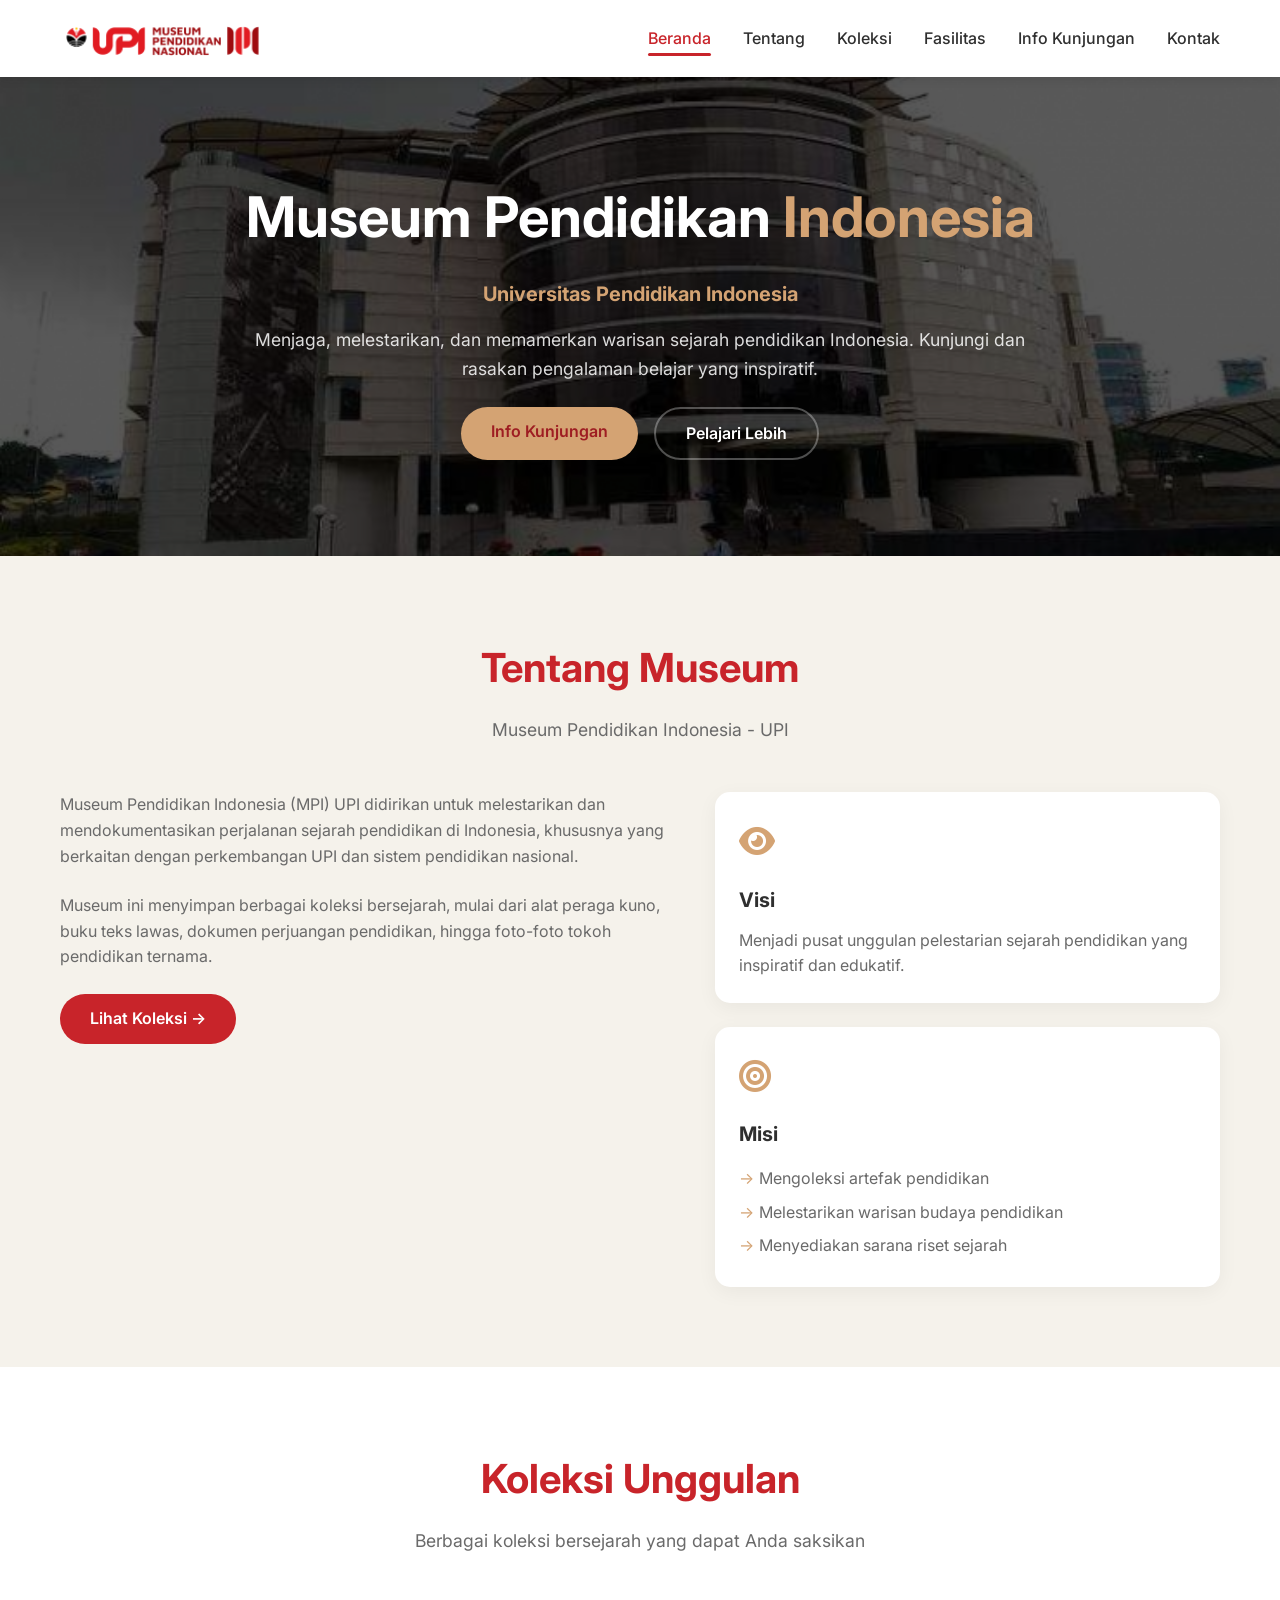
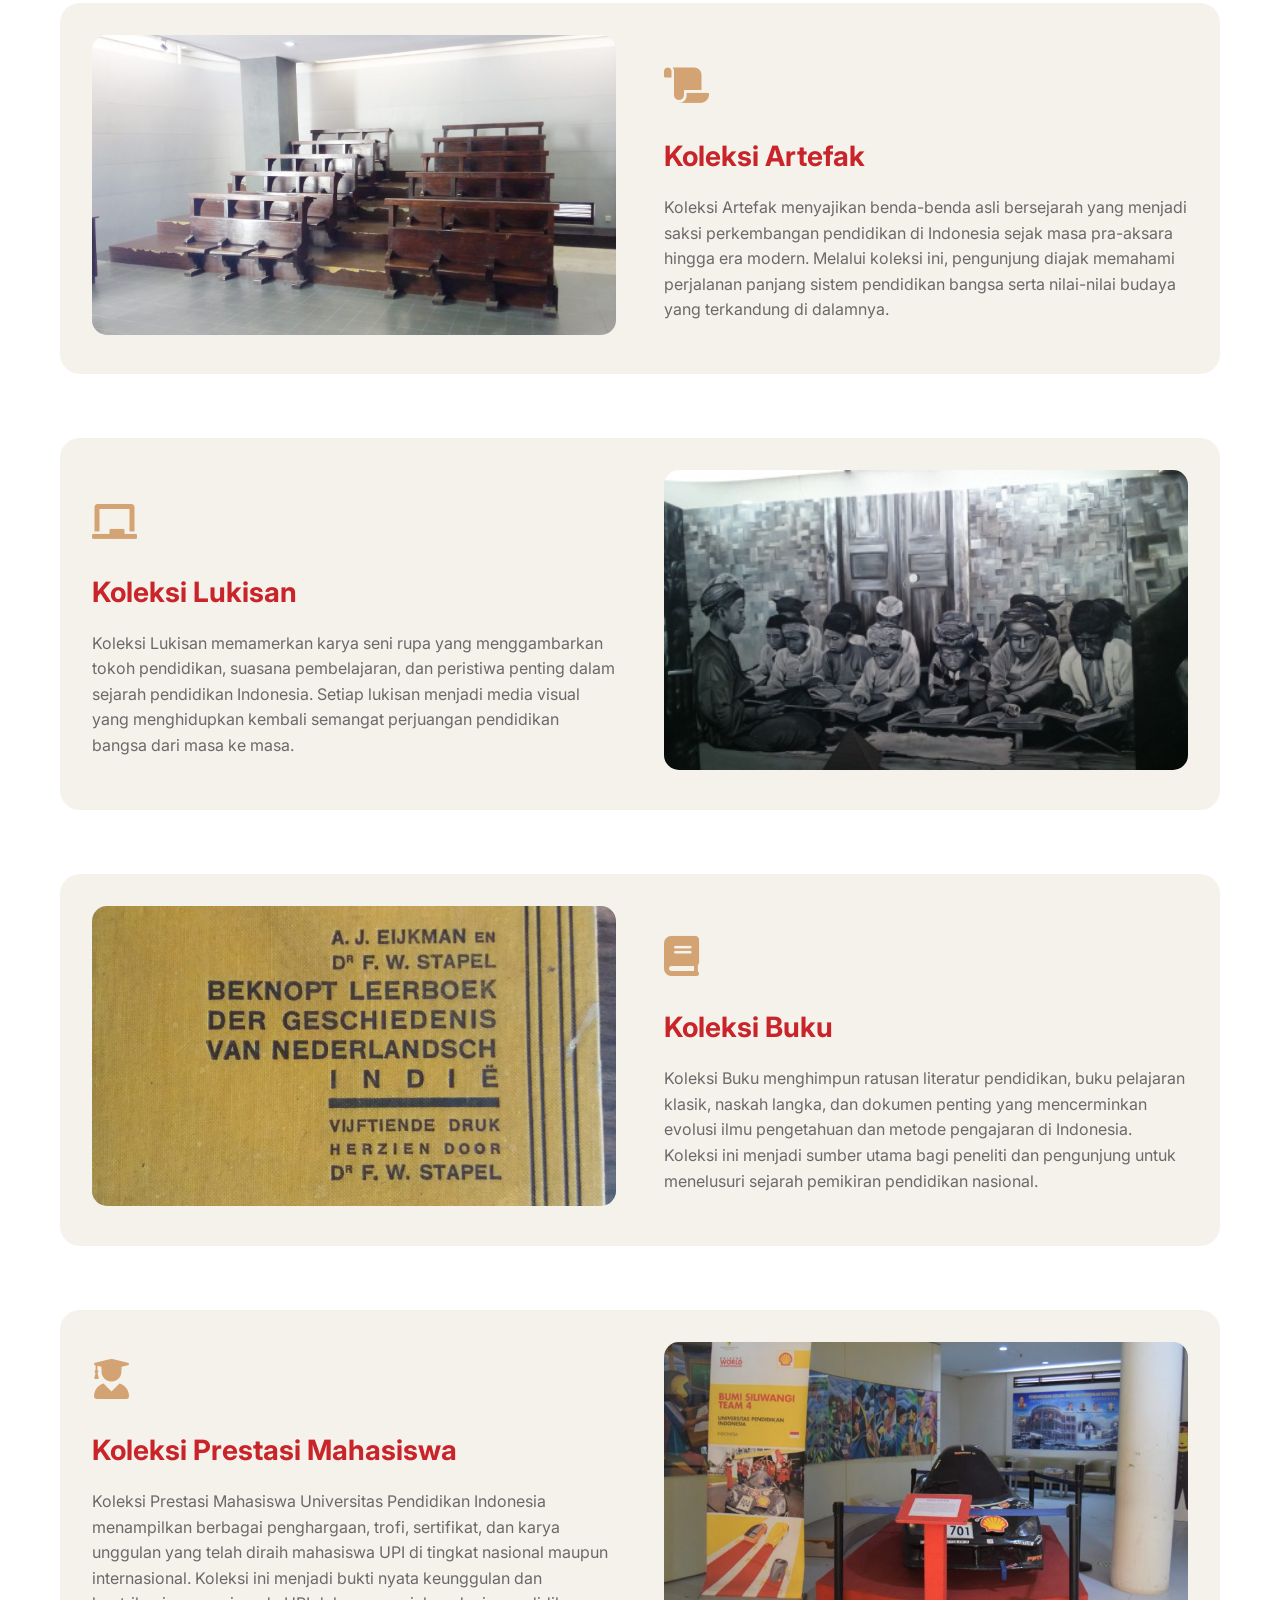
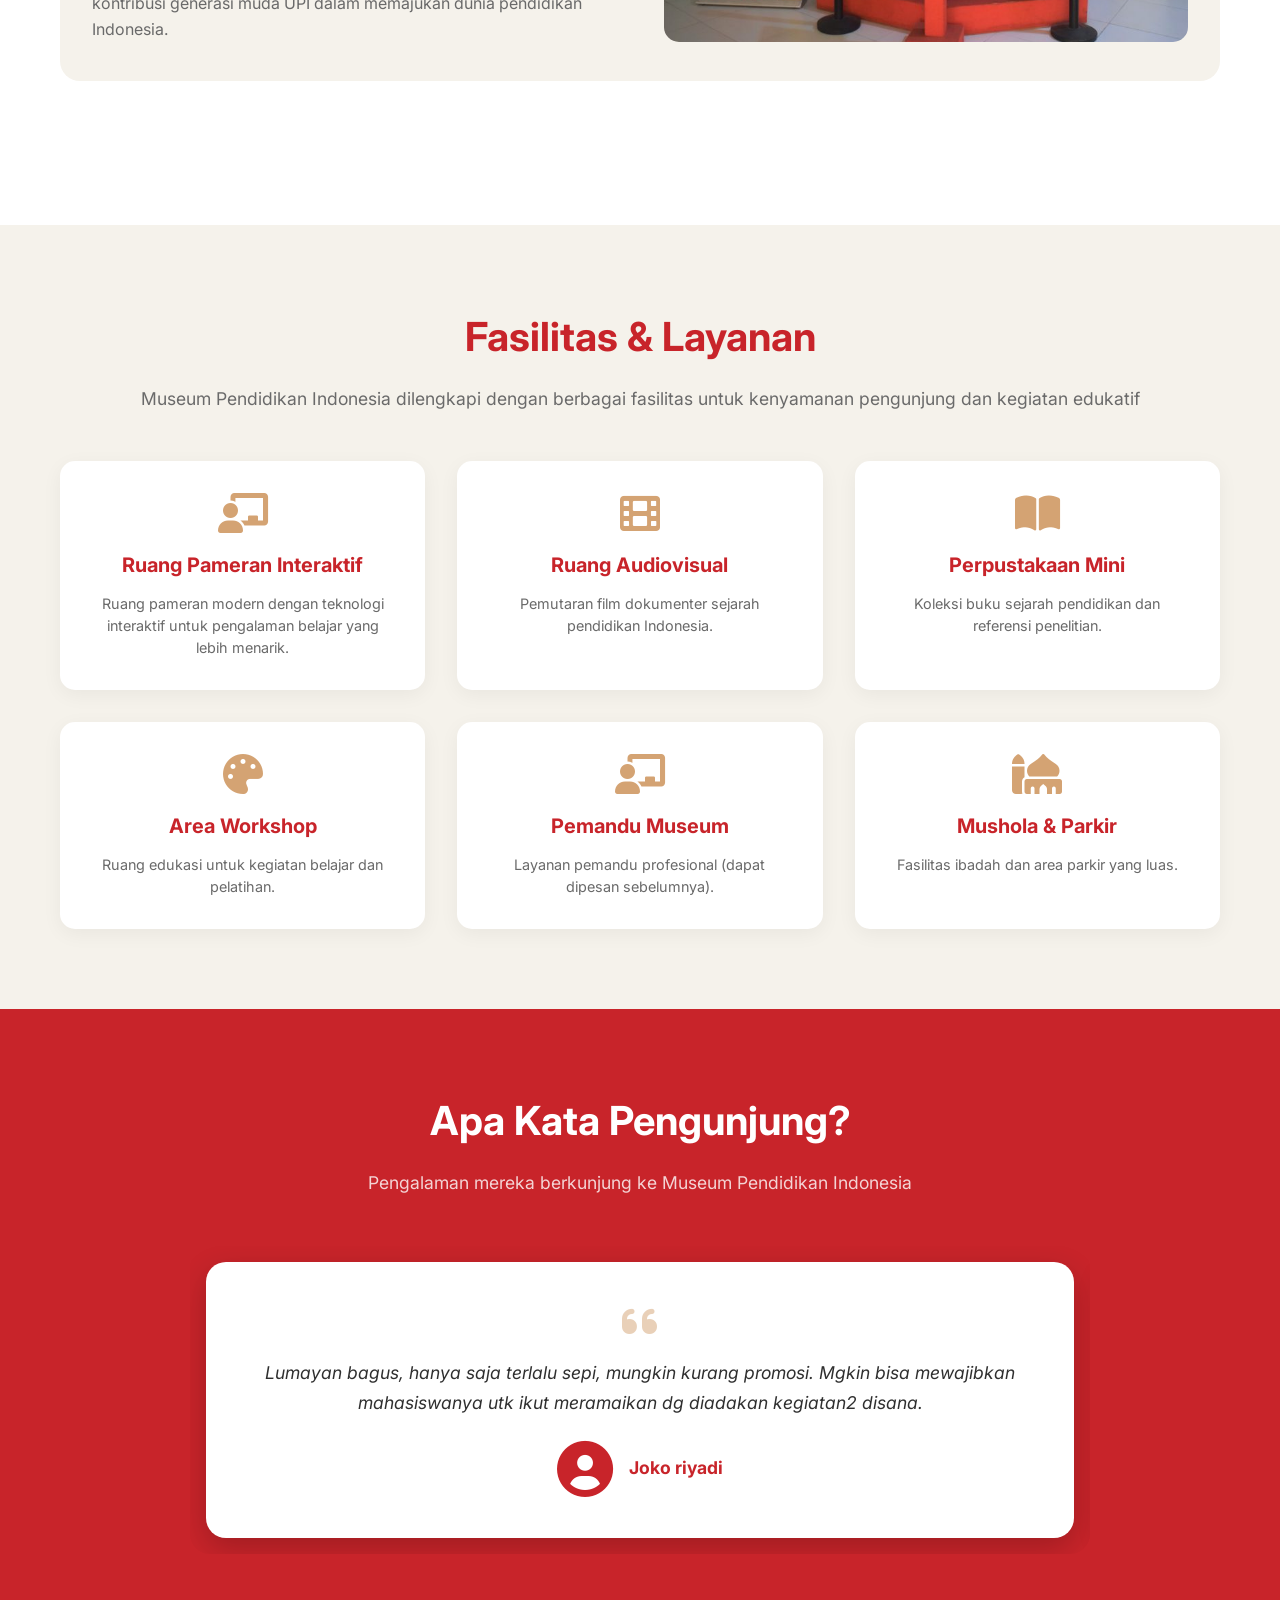
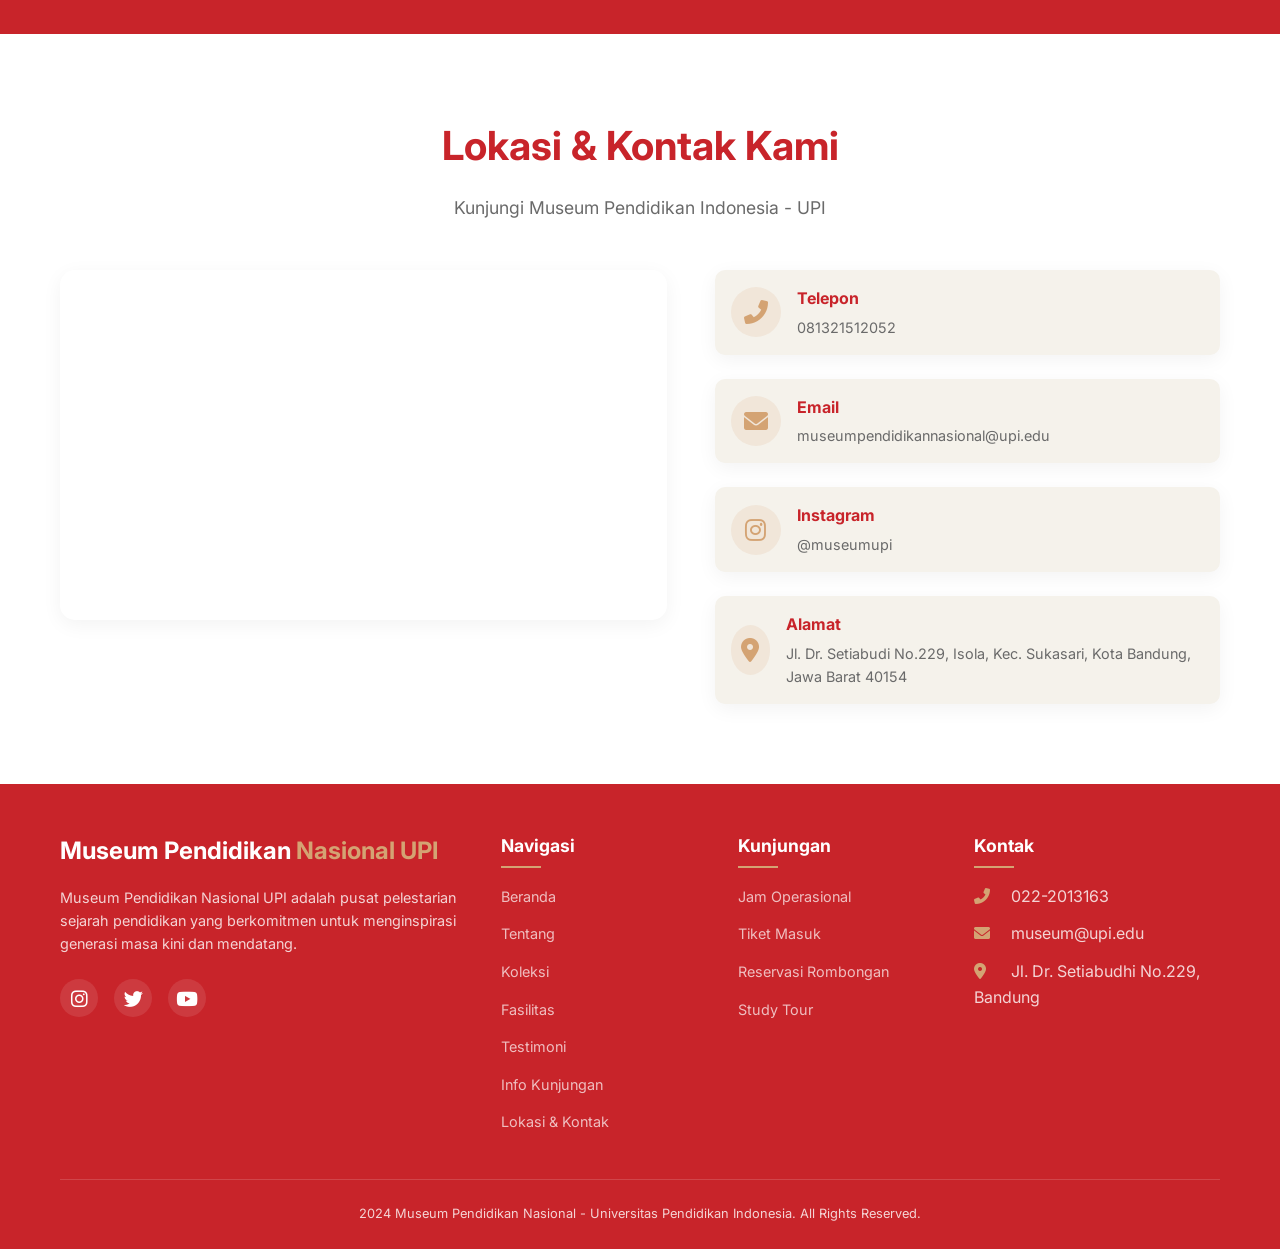
==== index.html @ 2f8d1fc3 "Rename Index.html to index.html" ====
<!DOCTYPE html>
<html lang="id">
<head>
  <meta charset="UTF-8">
  <meta name="viewport" content="width=device-width, initial-scale=1.0">
  <meta name="description" content="Museum Pendidikan Indonesia - UPI">
  <meta name="keywords" content="museum, upi, pendidikan, sejarah, bandung">
  <title>Museum Pendidikan Indonesia - UPI</title>
  
  <!-- Font Awesome Icons (CDN - tetap butuh internet) -->
  <link rel="stylesheet" href="https://cdnjs.cloudflare.com/ajax/libs/font-awesome/6.0.0-beta3/css/all.min.css">
  
  <!-- Google Fonts -->
  <link href="https://fonts.googleapis.com/css2?family=Inter:wght@400;500;600;700;800&display=swap" rel="stylesheet">
  
  <!-- CSS Utama -->
  <link rel="stylesheet" href="style.css">
</head>
<body>

  <!-- ==================== NAVIGASI ==================== -->
  <nav class="navbar">
    <div class="container">
      <a class="logo" href="#home">
      <img src="Images/logo.png" alt="Logo Museum UPI" style="height: 40px; width: auto; margin-right: 10px; vertical-align: middle;">
      </a>
      
      <button class="menu-toggle" id="menuToggle">
        <i class="fas fa-bars"></i>
      </button>
      
      <ul class="nav-menu" id="navMenu">
        <li><a href="#home">Beranda</a></li>
        <li><a href="#tentang">Tentang</a></li>
        <li><a href="#koleksi">Koleksi</a></li>
        <li><a href="#fasilitas">Fasilitas</a></li>
        <li><a href="#info">Info Kunjungan</a></li>
        <li><a href="#kontak">Kontak</a></li>
      </ul>
    </div>
  </nav>

  <!-- ==================== HOME / HERO ==================== -->
 <section id="home" class="hero">
  <img src="Images/gedung.jpg" alt="Gedung Museum Pendidikan Indonesia" class="hero-bg-img">
  <div class="container">
    <div class="hero-content">
      <h1>Museum Pendidikan <span>Indonesia</span></h1>
      <h4>Universitas Pendidikan Indonesia</h4>
      <p>Menjaga, melestarikan, dan memamerkan warisan sejarah pendidikan Indonesia. Kunjungi dan rasakan pengalaman belajar yang inspiratif.</p>
      <div class="hero-buttons">
        <a href="#info" class="btn btn-secondary">Info Kunjungan</a>
        <a href="#tentang" class="btn btn-outline">Pelajari Lebih</a>
      </div>
    </div>
  </div>
</section>

  <!-- ==================== TENTANG MUSEUM ==================== -->
  <section id="tentang" class="section tentang">
    <div class="container">
      <div class="section-header">
        <h2>Tentang Museum</h2>
        <p>Museum Pendidikan Indonesia - UPI</p>
      </div>
      <div class="tentang-grid">
        <div class="tentang-text">
          <p>Museum Pendidikan Indonesia (MPI) UPI didirikan untuk melestarikan dan mendokumentasikan perjalanan sejarah pendidikan di Indonesia, khususnya yang berkaitan dengan perkembangan UPI dan sistem pendidikan nasional.</p>
          <p>Museum ini menyimpan berbagai koleksi bersejarah, mulai dari alat peraga kuno, buku teks lawas, dokumen perjuangan pendidikan, hingga foto-foto tokoh pendidikan ternama.</p>
          <a href="#koleksi" class="btn btn-primary">Lihat Koleksi →</a>
        </div>
        <div class="tentang-cards">
          <div class="card">
            <div class="card-icon"><i class="fas fa-eye"></i></div>
            <h3>Visi</h3>
            <p>Menjadi pusat unggulan pelestarian sejarah pendidikan yang inspiratif dan edukatif.</p>
          </div>
          <div class="card">
            <div class="card-icon"><i class="fas fa-bullseye"></i></div>
            <h3>Misi</h3>
            <ul>
              <li>Mengoleksi artefak pendidikan</li>
              <li>Melestarikan warisan budaya pendidikan</li>
              <li>Menyediakan sarana riset sejarah</li>
            </ul>
          </div>
        </div>
      </div>
    </div>
  </section>

<!-- ==================== KOLEKSI UNGGULAN ==================== -->
<section id="koleksi" class="section koleksi">
  <div class="container">
    <div class="section-header">
      <h2>Koleksi Unggulan</h2>
      <p>Berbagai koleksi bersejarah yang dapat Anda saksikan</p>
    </div>
    
    <!-- Koleksi 1 - Gambar Kiri -->
    <div class="koleksi-row">
      <div class="koleksi-img-left">
        <img src="Images/Artefak.jpg" alt="Dokumen Kuno">
      </div>
      <div class="koleksi-text-right">
        <div class="koleksi-icon"><i class="fas fa-scroll"></i></div>
        <h3>Koleksi Artefak</h3>
        <p>Koleksi Artefak menyajikan benda-benda asli bersejarah yang menjadi saksi perkembangan pendidikan di Indonesia sejak masa pra-aksara hingga era modern. Melalui koleksi ini, pengunjung diajak memahami perjalanan panjang sistem pendidikan bangsa serta nilai-nilai budaya yang terkandung di dalamnya.</p>
      </div>
    </div>

    <!-- Koleksi 2 - Gambar Kanan -->
    <div class="koleksi-row reverse">
      <div class="koleksi-img-left">
        <img src="Images/Lukisan.png" alt="Alat Peraga Antik">
      </div>
      <div class="koleksi-text-right">
        <div class="koleksi-icon"><i class="fas fa-chalkboard"></i></div>
        <h3>Koleksi Lukisan</h3>
        <p>Koleksi Lukisan memamerkan karya seni rupa yang menggambarkan tokoh pendidikan, suasana pembelajaran, dan peristiwa penting dalam sejarah pendidikan Indonesia. Setiap lukisan menjadi media visual yang menghidupkan kembali semangat perjuangan pendidikan bangsa dari masa ke masa.</p>
      </div>
    </div>

    <!-- Koleksi 3 - Gambar Kiri -->
    <div class="koleksi-row">
      <div class="koleksi-img-left">
        <img src="Images/Buku.jpg" alt="Buku Teks Lawas">
      </div>
      <div class="koleksi-text-right">
        <div class="koleksi-icon"><i class="fas fa-book"></i></div>
        <h3>Koleksi Buku</h3>
        <p>Koleksi Buku menghimpun ratusan literatur pendidikan, buku pelajaran klasik, naskah langka, dan dokumen penting yang mencerminkan evolusi ilmu pengetahuan dan metode pengajaran di Indonesia. Koleksi ini menjadi sumber utama bagi peneliti dan pengunjung untuk menelusuri sejarah pemikiran pendidikan nasional.</p>
      </div>
    </div>

    <!-- Koleksi 4 - Gambar Kanan -->
    <div class="koleksi-row reverse">
      <div class="koleksi-img-left">
        <img src="Images/Prestasi Mahasiswa.jpg" alt="Tokoh Pendidikan">
      </div>
      <div class="koleksi-text-right">
        <div class="koleksi-icon"><i class="fas fa-user-graduate"></i></div>
        <h3>Koleksi Prestasi Mahasiswa</h3>
        <p>Koleksi Prestasi Mahasiswa Universitas Pendidikan Indonesia menampilkan berbagai penghargaan, trofi, sertifikat, dan karya unggulan yang telah diraih mahasiswa UPI di tingkat nasional maupun internasional. Koleksi ini menjadi bukti nyata keunggulan dan kontribusi generasi muda UPI dalam memajukan dunia pendidikan Indonesia.</p>
      </div>
    </div>
  </div>
</section>

<!-- ==================== FASILITAS ==================== -->
<section id="fasilitas" class="section fasilitas">
  <div class="container">
    <div class="section-header">
      <h2>Fasilitas & Layanan</h2>
      <p>Museum Pendidikan Indonesia dilengkapi dengan berbagai fasilitas untuk kenyamanan pengunjung dan kegiatan edukatif</p>
    </div>
    <div class="fasilitas-grid">
      <div class="fasilitas-card">
        <i class="fas fa-chalkboard-user"></i>
        <h3>Ruang Pameran Interaktif</h3>
        <p>Ruang pameran modern dengan teknologi interaktif untuk pengalaman belajar yang lebih menarik.</p>
      </div>
      <div class="fasilitas-card">
        <i class="fas fa-film"></i>
        <h3>Ruang Audiovisual</h3>
        <p>Pemutaran film dokumenter sejarah pendidikan Indonesia.</p>
      </div>
      <div class="fasilitas-card">
        <i class="fas fa-book-open"></i>
        <h3>Perpustakaan Mini</h3>
        <p>Koleksi buku sejarah pendidikan dan referensi penelitian.</p>
      </div>
      <div class="fasilitas-card">
        <i class="fas fa-palette"></i>
        <h3>Area Workshop</h3>
        <p>Ruang edukasi untuk kegiatan belajar dan pelatihan.</p>
      </div>
      <div class="fasilitas-card">
        <i class="fas fa-chalkboard-user"></i>
        <h3>Pemandu Museum</h3>
        <p>Layanan pemandu profesional (dapat dipesan sebelumnya).</p>
      </div>
      <div class="fasilitas-card">
        <i class="fas fa-mosque"></i>
        <h3>Mushola & Parkir</h3>
        <p>Fasilitas ibadah dan area parkir yang luas.</p>
      </div>
    </div>
  </div>
</section>

  <!-- ==================== TESTIMONI (APA KATA PENGUNJUNG) ==================== -->
  <section id="testimoni" class="section testimoni">
    <div class="container">
      <div class="section-header">
        <h2>Apa Kata Pengunjung?</h2>
        <p>Pengalaman mereka berkunjung ke Museum Pendidikan Indonesia</p>
      </div>
      <div class="testimoni-slider" id="testimoniSlider">
        <div class="testimoni-track" id="testimoniTrack">
          <div class="testimoni-item">
            <div class="testimoni-content">
              <i class="fas fa-quote-left"></i>
              <p>Lumayan bagus, hanya saja terlalu sepi, mungkin kurang promosi. Mgkin bisa mewajibkan mahasiswanya utk ikut meramaikan dg diadakan kegiatan2 disana.</p>
              <div class="testimoni-author">
                <div class="author-avatar"><i class="fas fa-user-circle"></i></div>
                <div>
                  <h4>Joko riyadi</h4>
                </div>
              </div>
            </div>
          </div>
          <div class="testimoni-item">
            <div class="testimoni-content">
              <i class="fas fa-quote-left"></i>
              <p>Cocok sekali untuk pembelajaran anak, tempat nyaman terawat, kamar mandi juga bersih dan cukup banyak jadi cocok untuk outing class siswa.</p>
              <div class="testimoni-author">
                <div class="author-avatar"><i class="fas fa-user-circle"></i></div>
                <div>
                  <h4>Rinin Anur</h4>
                </div>
              </div>
            </div>
          </div>
          <div class="testimoni-item">
            <div class="testimoni-content">
              <i class="fas fa-quote-left"></i>
              <p>Sukaa.. Bnyak info ttg sejarah pendidikan indonesia. Sayang lantai 4 nya masih perbaikan.</p>
              <div class="testimoni-author">
                <div class="author-avatar"><i class="fas fa-user-circle"></i></div>
                <div>
                  <h4>Dewi Lufi</h4>
                </div>
              </div>
            </div>
          </div>
        </div>
        <button class="slider-btn prev" id="prevBtn"><i class="fas fa-chevron-left"></i></button>
        <button class="slider-btn next" id="nextBtn"><i class="fas fa-chevron-right"></i></button>
      </div>
    </div>
  </section>

  <!-- ==================== LOKASI & KONTAK ==================== -->
  <section id="kontak" class="section kontak">
    <div class="container">
      <div class="section-header">
        <h2>Lokasi & Kontak Kami</h2>
        <p>Kunjungi Museum Pendidikan Indonesia - UPI</p>
      </div>
      <div class="kontak-grid">
        <div class="kontak-map">
          <iframe src="https://www.google.com/maps/embed?pb=!1m18!1m12!1m3!1d990.31416423564!2d107.59295119919733!3d-6.859812399999992!2m3!1f0!2f0!3f0!3m2!1i1024!2i768!4f13.1!3m3!1m2!1s0x2e68e6b9050dd3ab%3A0xb60935faacf5fbdb!2sMuseum%20Pendidikan%20Nasional%20Universitas%20Pendidikan%20Indonesia!5e0!3m2!1sid!2sid!4v1776783237722!5m2!1sid!2sid" width="100%" height="350" style="border:0; border-radius: 15px;" allowfullscreen="" loading="lazy" referrerpolicy="no-referrer-when-downgrade"></iframe>
        </div>
        <div class="kontak-info">
          <div class="kontak-item">
            <i class="fas fa-phone-alt"></i>
            <div>
              <h3>Telepon</h3>
              <p> 081321512052 </p>
            </div>
          </div>
          <div class="kontak-item">
            <i class="fas fa-envelope"></i>
            <div>
              <h3>Email</h3>
              <p> museumpendidikannasional@upi.edu </p>
            </div>
          </div>
          <div class="kontak-item">
            <i class="fab fa-instagram"></i>
            <div>
              <h3>Instagram</h3>
              <p>@museumupi</p>
            </div>
          </div>
          <div class="kontak-item">
            <i class="fas fa-map-marker-alt"></i>
            <div>
              <h3>Alamat</h3>
              <p>Jl. Dr. Setiabudi No.229, Isola, Kec. Sukasari, Kota Bandung, Jawa Barat 40154</p>
            </div>
          </div>
        </div>
      </div>
    </div>
  </section>

    <!-- ==================== FOOTER ==================== -->
  <footer class="footer">
    <div class="container">
      <div class="footer-content">
        <div class="footer-about">
          <h3>Museum Pendidikan<span> Nasional UPI</span></h3>
          <p>Museum Pendidikan Nasional UPI adalah pusat pelestarian sejarah pendidikan yang berkomitmen untuk menginspirasi generasi masa kini dan mendatang.</p>
          <div class="social-links">
            <a href="https://www.instagram.com/museumdiknas/" target="_blank" rel="noopener noreferrer"><i class="fab fa-instagram"></i></a>
            <a href="https://x.com/museumdiknasUPI" target="_blank" rel="noopener noreferrer"><i class="fab fa-twitter"></i></a>
            <a href="https://www.youtube.com/@museumpendidikannasionalupi" target="_blank" rel="noopener noreferrer"><i class="fab fa-youtube"></i></a>
          </div>
        </div>
        
        <div class="footer-links">
          <h4>Navigasi</h4>
          <ul>
            <li><a href="#home">Beranda</a></li>
            <li><a href="#tentang">Tentang</a></li>
            <li><a href="#koleksi">Koleksi</a></li>
            <li><a href="#fasilitas">Fasilitas</a></li>
            <li><a href="#testimoni">Testimoni</a></li>
            <li><a href="#info">Info Kunjungan</a></li>
            <li><a href="#kontak">Lokasi & Kontak</a></li>
          </ul>
        </div>
        
        <div class="footer-links">
          <h4>Kunjungan</h4>
          <ul>
            <li><a href="#info">Jam Operasional</a></li>
            <li><a href="#info">Tiket Masuk</a></li>
            <li><a href="#kontak">Reservasi Rombongan</a></li>
            <li><a href="#kontak">Study Tour</a></li>
          </ul>
        </div>
        
        <div class="footer-links">
          <h4>Kontak</h4>
          <ul>
            <li><i class="fas fa-phone-alt" style="margin-right: 8px;"></i> 022-2013163</li>
            <li><i class="fas fa-envelope" style="margin-right: 8px;"></i> museum@upi.edu</li>
            <li><i class="fas fa-map-marker-alt" style="margin-right: 8px;"></i> Jl. Dr. Setiabudhi No.229, Bandung</li>
          </ul>
        </div>
      </div>
      
      <div class="footer-bottom">
        <p>2024 Museum Pendidikan Nasional - Universitas Pendidikan Indonesia. All Rights Reserved.</p>
      </div>
    </div>
  </footer>

  <!-- JavaScript -->
  <script src="script.js"></script>
</body>
</html>
---- style.css ----
/* ==================== RESET & VARIABLES ==================== */
* {
  margin: 0;
  padding: 0;
  box-sizing: border-box;
}

:root {
  --primary: #C8242A;
  --primary-dark: #9e1d22;
  --secondary: #D4A373;
  --secondary-dark: #c49262;
  --text-dark: #2f2f2f;
  --text-light: #6a6a6a;
  --bg-light: #f5f2eb;
  --bg-white: #ffffff;
  --shadow: 0 5px 20px rgba(0, 0, 0, 0.05);
  --shadow-hover: 0 10px 30px rgba(0, 0, 0, 0.1);
}

html {
  scroll-behavior: smooth;
}

body {
  font-family: 'Inter', sans-serif;
  color: var(--text-light);
  line-height: 1.6;
  background-color: var(--bg-light);
  overflow-x: hidden;
}

.container {
  max-width: 1200px;
  margin: 0 auto;
  padding: 0 20px;
}

/* ==================== TYPOGRAPHY ==================== */
h1, h2, h3, h4 {
  color: var(--text-dark);
  font-weight: 700;
}

h1 {
  font-size: 3.5rem;
  margin-bottom: 1rem;
}

h1 span {
  color: var(--secondary);
}

h2 {
  font-size: 2.5rem;
  margin-bottom: 1rem;
}

h3 {
  font-size: 1.25rem;
  margin-bottom: 0.75rem;
}

.section-header {
  text-align: center;
  margin-bottom: 3rem;
}

.section-header h2 {
  color: var(--primary);
}

.section-header p {
  font-size: 1.1rem;
}

/* ==================== BUTTONS ==================== */
.btn {
  display: inline-block;
  padding: 12px 30px;
  border-radius: 30px;
  font-weight: 600;
  text-decoration: none;
  transition: all 0.3s ease;
  cursor: pointer;
  border: none;
  font-family: inherit;
}

.btn-primary {
  background: var(--primary);
  color: white;
}

.btn-primary:hover {
  background: var(--primary-dark);
}

.btn-secondary {
  background: var(--secondary);
  color: var(--primary-dark);
}

.btn-secondary:hover {
  background: var(--secondary-dark);
  color: white;
}

.btn-outline {
  background: transparent;
  border: 2px solid rgba(255, 255, 255, 0.3);
  color: white;
}

.btn-outline:hover {
  border-color: white;
}

/* ==================== NAVIGATION ==================== */
.navbar {
  background: white;  /* ← DIUBAH jadi putih */
  padding: 1rem 0;
  position: sticky;
  top: 0;
  z-index: 1000;
  box-shadow: 0 2px 10px rgba(0,0,0,0.1);
}

.navbar .container {
  display: flex;
  justify-content: space-between;
  align-items: center;
}

.logo {
  font-size: 1.75rem;
  font-weight: 700;
  color: var(--primary);  /* ← logo jadi merah UPI */
  text-decoration: none;
}

.logo span {
  opacity: 0.4;
  color: var(--primary);
}

.nav-menu {
  display: flex;
  list-style: none;
  gap: 2rem;
}

.nav-menu a {
  color: var(--text-dark);  /* ← teks menu jadi hitam/abu gelap */
  text-decoration: none;
  transition: all 0.3s ease;
  position: relative;
  font-weight: 500;
}

.nav-menu a:hover {
  color: var(--primary);  /* ← hover jadi merah UPI */
}

.nav-menu a.active {
  color: var(--primary);  /* ← aktif jadi merah UPI */
}

.nav-menu a.active::after {
  content: '';
  position: absolute;
  bottom: -8px;
  left: 0;
  width: 100%;
  height: 3px;
  background: var(--primary);
  border-radius: 3px;
}

.menu-toggle {
  display: none;
  background: none;
  border: none;
  color: var(--primary);  /* ← icon burger jadi merah */
  font-size: 1.5rem;
  cursor: pointer;
}
/* ==================== HERO SECTION ==================== */
.hero {
  position: relative;
  padding: 6rem 0;
  color: white;
  overflow: hidden;
}

.hero-bg-img {
  position: absolute;
  top: 0;
  left: 0;
  width: 100%;
  height: 100%;
  object-fit: cover;
  z-index: 0;
}

.hero::before {
  content: '';
  position: absolute;
  top: 0;
  left: 0;
  width: 100%;
  height: 100%;
  background: rgba(0, 0, 0, 0.65);
  z-index: 1;
}

.hero .container {
  position: relative;
  z-index: 2;
  display: flex;
  align-items: center;
  justify-content: center;
  text-align: center;
}

.hero-content {
  max-width: 800px;
  margin: 0 auto;
}

.hero-content h1 {
  color: white;
  font-size: 3.5rem;
  margin-bottom: 1rem;
}

.hero-content h1 span {
  color: var(--secondary);
}

.hero-content h4 {
  color: var(--secondary);
  margin-bottom: 1rem;
  font-size: 1.25rem;
}

.hero-content p {
  color: rgba(255, 255, 255, 0.85);
  margin-bottom: 1.5rem;
  font-size: 1.1rem;
}

.hero-buttons {
  display: flex;
  gap: 1rem;
  justify-content: center;
}

/* Responsive */
@media (max-width: 768px) {
  .hero {
    padding: 4rem 0;
  }
  
  .hero-content h1 {
    font-size: 2.2rem;
  }
  
  .hero-content h4 {
    font-size: 1rem;
  }
  
  .hero-content p {
    font-size: 0.95rem;
  }
  
  .hero-buttons {
    flex-direction: column;
    align-items: center;
    gap: 0.75rem;
  }
}
/* ==================== SECTIONS ==================== */
.section {
  padding: 5rem 0;
}

/* Tentang Section */
.tentang-grid {
  display: flex;
  gap: 3rem;
  align-items: start;
}

.tentang-text {
  flex: 1.2;
}

.tentang-text p {
  margin-bottom: 1.5rem;
  font-size: 1rem;
}

.tentang-cards {
  flex: 1;
  display: flex;
  flex-direction: column;
  gap: 1.5rem;
}

.card {
  background: var(--bg-white);
  padding: 1.5rem;
  border-radius: 15px;
  box-shadow: var(--shadow);
  transition: transform 0.3s ease;
}

.card:hover {
  transform: translateY(-5px);
  box-shadow: var(--shadow-hover);
}

.card-icon {
  font-size: 2rem;
  color: var(--secondary);
  margin-bottom: 1rem;
}

.card ul {
  list-style: none;
  padding-left: 0;
}

.card ul li {
  padding: 0.25rem 0;
  padding-left: 1.25rem;
  position: relative;
}

.card ul li::before {
  content: "→";
  position: absolute;
  left: 0;
  color: var(--secondary);
}

/* ==================== KOLEKSI SECTION ==================== */
.koleksi {
  background: var(--bg-white);
  padding: 5rem 0;
}

.koleksi-row {
  display: flex;
  align-items: center;
  gap: 3rem;
  margin-bottom: 4rem;
  background: var(--bg-light);
  border-radius: 20px;
  padding: 2rem;
  transition: transform 0.3s ease, box-shadow 0.3s ease;
}

.koleksi-row:hover {
  transform: translateY(-5px);
  box-shadow: var(--shadow-hover);
}

.koleksi-row.reverse {
  flex-direction: row-reverse;
}

.koleksi-img-left {
  flex: 1;
}

.koleksi-img-left img {
  width: 100%;
  height: 300px;
  object-fit: cover;
  border-radius: 15px;
}

.koleksi-text-right {
  flex: 1;
}

.koleksi-text-right .koleksi-icon {
  font-size: 2.5rem;
  color: var(--secondary);
  margin-bottom: 1rem;
}

.koleksi-text-right h3 {
  font-size: 1.75rem;
  color: var(--primary);
  margin-bottom: 1rem;
}

.koleksi-text-right p {
  font-size: 1rem;
  line-height: 1.6;
  color: var(--text-light);
}

@media (max-width: 768px) {
  .koleksi-row {
    flex-direction: column;
    text-align: center;
    padding: 1.5rem;
  }
  
  .koleksi-row.reverse {
    flex-direction: column;
  }
  
  .koleksi-img-left img {
    height: 200px;
  }
  
  .koleksi-text-right h3 {
    font-size: 1.5rem;
  }
}

/* ==================== FASILITAS SECTION ==================== */
.fasilitas {
  background: var(--bg-light);
  padding: 5rem 0;
}

.fasilitas-grid {
  display: grid;
  grid-template-columns: repeat(3, 1fr);
  gap: 2rem;
}

.fasilitas-card {
  background: var(--bg-white);
  padding: 2rem;
  border-radius: 15px;
  text-align: center;
  transition: all 0.3s ease;
  box-shadow: var(--shadow);
}

.fasilitas-card:hover {
  transform: translateY(-5px);
  box-shadow: var(--shadow-hover);
}

.fasilitas-card i {
  font-size: 2.5rem;
  color: var(--secondary);
  margin-bottom: 1rem;
}

.fasilitas-card h3 {
  font-size: 1.25rem;
  color: var(--primary);
  margin-bottom: 0.75rem;
}

.fasilitas-card p {
  font-size: 0.9rem;
  color: var(--text-light);
  line-height: 1.5;
}

@media (max-width: 992px) {
  .fasilitas-grid {
    grid-template-columns: repeat(2, 1fr);
  }
}

@media (max-width: 768px) {
  .fasilitas-grid {
    grid-template-columns: 1fr;
  }
}
/* ==================== TESTIMONI SECTION ==================== */
.testimoni {
  background: var(--primary);
  padding: 5rem 0;
}

.testimoni .section-header h2 {
  color: white;
}

.testimoni .section-header p {
  color: rgba(255, 255, 255, 0.8);
  margin-top: 0.5rem;
}

.testimoni-slider {
  position: relative;
  max-width: 900px;
  margin: 0 auto;
  overflow: hidden;
  border-radius: 20px;
}

.testimoni-track {
  display: flex;
  transition: transform 0.5s ease;
}

.testimoni-item {
  flex: 0 0 100%;
  padding: 1rem;
}

.testimoni-content {
  background: white;
  border-radius: 20px;
  padding: 2.5rem;
  text-align: center;
  box-shadow: 0 10px 30px rgba(0, 0, 0, 0.2);
}

.testimoni-content i.fa-quote-left {
  font-size: 2.5rem;
  color: var(--secondary);
  opacity: 0.5;
  margin-bottom: 1rem;
}

.testimoni-content p {
  font-size: 1.1rem;
  font-style: italic;
  margin-bottom: 1.5rem;
  color: var(--text-dark);
  line-height: 1.7;
}

.testimoni-author {
  display: flex;
  align-items: center;
  justify-content: center;
  gap: 1rem;
  margin-top: 1rem;
}

.author-avatar i {
  font-size: 3.5rem;
  color: var(--primary);
}

.testimoni-author h4 {
  font-size: 1.1rem;
  color: var(--primary);
  margin-bottom: 0.25rem;
}

.testimoni-author span {
  font-size: 0.85rem;
  color: var(--text-light);
}

.slider-btn {
  position: absolute;
  top: 50%;
  transform: translateY(-50%);
  background: var(--secondary);
  border: none;
  width: 45px;
  height: 45px;
  border-radius: 50%;
  cursor: pointer;
  color: var(--primary-dark);
  font-size: 1.2rem;
  transition: all 0.3s ease;
  z-index: 10;
  display: flex;
  align-items: center;
  justify-content: center;
}

.slider-btn:hover {
  background: white;
  color: var(--primary);
}

.prev {
  left: -60px;
}

.next {
  right: -60px;
}

/* Responsive */
@media (max-width: 992px) {
  .prev {
    left: -20px;
  }
  .next {
    right: -20px;
  }
  .slider-btn {
    width: 35px;
    height: 35px;
    font-size: 0.9rem;
  }
}

@media (max-width: 768px) {
  .testimoni-content {
    padding: 1.5rem;
  }
  
  .testimoni-content p {
    font-size: 0.95rem;
  }
  
  .slider-btn {
    display: none;
  }
  
  .testimoni-slider {
    max-width: 100%;
  }
}

/* ==================== KONTAK SECTION ==================== */
.kontak {
  background: var(--bg-white);
  padding: 5rem 0;
}

.kontak-grid {
  display: flex;
  gap: 3rem;
  align-items: stretch;
}

.kontak-map {
  flex: 1.2;
}

.kontak-map iframe {
  width: 100%;
  height: 350px;
  border-radius: 15px;
  box-shadow: var(--shadow);
}

.kontak-info {
  flex: 1;
  display: flex;
  flex-direction: column;
  gap: 1.5rem;
}

.kontak-item {
  display: flex;
  align-items: center;
  gap: 1rem;
  padding: 1rem;
  background: var(--bg-light);
  border-radius: 10px;
  box-shadow: var(--shadow);
  transition: transform 0.3s ease;
}

.kontak-item:hover {
  transform: translateX(5px);
}

.kontak-item i {
  font-size: 1.5rem;
  color: var(--secondary);
  width: 50px;
  height: 50px;
  display: flex;
  align-items: center;
  justify-content: center;
  background: rgba(212, 163, 115, 0.15);
  border-radius: 50%;
}

.kontak-item h3 {
  margin-bottom: 0.25rem;
  font-size: 1rem;
  color: var(--primary);
}

.kontak-item p {
  color: var(--text-light);
  margin: 0;
  font-size: 0.9rem;
}

@media (max-width: 768px) {
  .kontak-grid {
    flex-direction: column;
  }
  
  .kontak-map iframe {
    height: 250px;
  }
}

/* ==================== FOOTER ==================== */
.footer {
  background: var(--primary);
  color: rgba(255, 255, 255, 0.8);
  padding: 3rem 0 1.5rem;
}

.footer-content {
  display: grid;
  grid-template-columns: 2fr 1fr 1fr 1.2fr;
  gap: 2rem;
  margin-bottom: 2rem;
}

.footer-about h3 {
  color: white;
  font-size: 1.5rem;
  margin-bottom: 1rem;
}

.footer-about h3 span {
  color: var(--secondary);
}

.footer-about p {
  margin-bottom: 1.5rem;
  font-size: 0.9rem;
  line-height: 1.6;
}

.social-links {
  display: flex;
  gap: 1rem;
}

.social-links a {
  width: 38px;
  height: 38px;
  background: rgba(255, 255, 255, 0.1);
  display: flex;
  align-items: center;
  justify-content: center;
  border-radius: 50%;
  color: white;
  text-decoration: none;
  transition: all 0.3s ease;
  font-size: 1.2rem;
}

.social-links a:hover {
  background: var(--secondary);
  color: var(--primary);
  transform: translateY(-3px);
}

.footer-links h4 {
  color: white;
  font-size: 1.1rem;
  margin-bottom: 1rem;
  position: relative;
  padding-bottom: 0.5rem;
}

.footer-links h4::after {
  content: '';
  position: absolute;
  bottom: 0;
  left: 0;
  width: 40px;
  height: 2px;
  background: var(--secondary);
}

.footer-links ul {
  list-style: none;
}

.footer-links li {
  margin-bottom: 0.75rem;
}

.footer-links a {
  color: rgba(255, 255, 255, 0.7);
  text-decoration: none;
  font-size: 0.9rem;
  transition: all 0.3s ease;
}

.footer-links a:hover {
  color: var(--secondary);
  padding-left: 5px;
}

.footer-links li i {
  color: var(--secondary);
  width: 25px;
}

.footer-bottom {
  text-align: center;
  padding-top: 1.5rem;
  border-top: 1px solid rgba(255, 255, 255, 0.15);
  font-size: 0.8rem;
}

@media (max-width: 992px) {
  .footer-content {
    grid-template-columns: 1fr 1fr;
    gap: 2rem;
  }
}

@media (max-width: 768px) {
  .footer-content {
    grid-template-columns: 1fr;
    text-align: center;
  }
  
  .footer-links h4::after {
    left: 50%;
    transform: translateX(-50%);
  }
  
  .social-links {
    justify-content: center;
  }
  
  .footer-links li i {
    width: auto;
    margin-right: 8px;
  }
}

/* ==================== RESPONSIVE ==================== */
@media (max-width: 992px) {
  h1 { font-size: 2.5rem; }
  h2 { font-size: 2rem; }
  
  .koleksi-grid {
    grid-template-columns: repeat(2, 1fr);
  }
  
  .info-grid {
    grid-template-columns: repeat(2, 1fr);
  }
  
  .footer-content {
    grid-template-columns: 1fr 1fr;
  }
}

@media (max-width: 768px) {
  .menu-toggle {
    display: block;
  }
  
  .nav-menu {
    display: none;
    position: absolute;
    top: 100%;
    left: 0;
    right: 0;
    background: var(--primary);
    flex-direction: column;
    padding: 1rem 0;
    gap: 0;
  }
  
  .nav-menu.active {
    display: flex;
  }
  
  .nav-menu li a {
    display: block;
    padding: 0.75rem 2rem;
  }
  
  .hero .container {
    flex-direction: column;
    text-align: center;
  }
  
  .hero-buttons {
    justify-content: center;
  }
  
  .tentang-grid {
    flex-direction: column;
  }
  
  .fasilitas-grid {
    flex-direction: column;
  }
  
  .kontak-grid {
    flex-direction: column;
  }
  
  .koleksi-grid {
    grid-template-columns: 1fr;
  }
  
  .info-grid {
    grid-template-columns: 1fr;
  }
  
  .slider-btn {
    display: none;
  }
  
  .footer-content {
    grid-template-columns: 1fr;
    text-align: center;
  }
  
  .social-links {
    justify-content: center;
  }
}
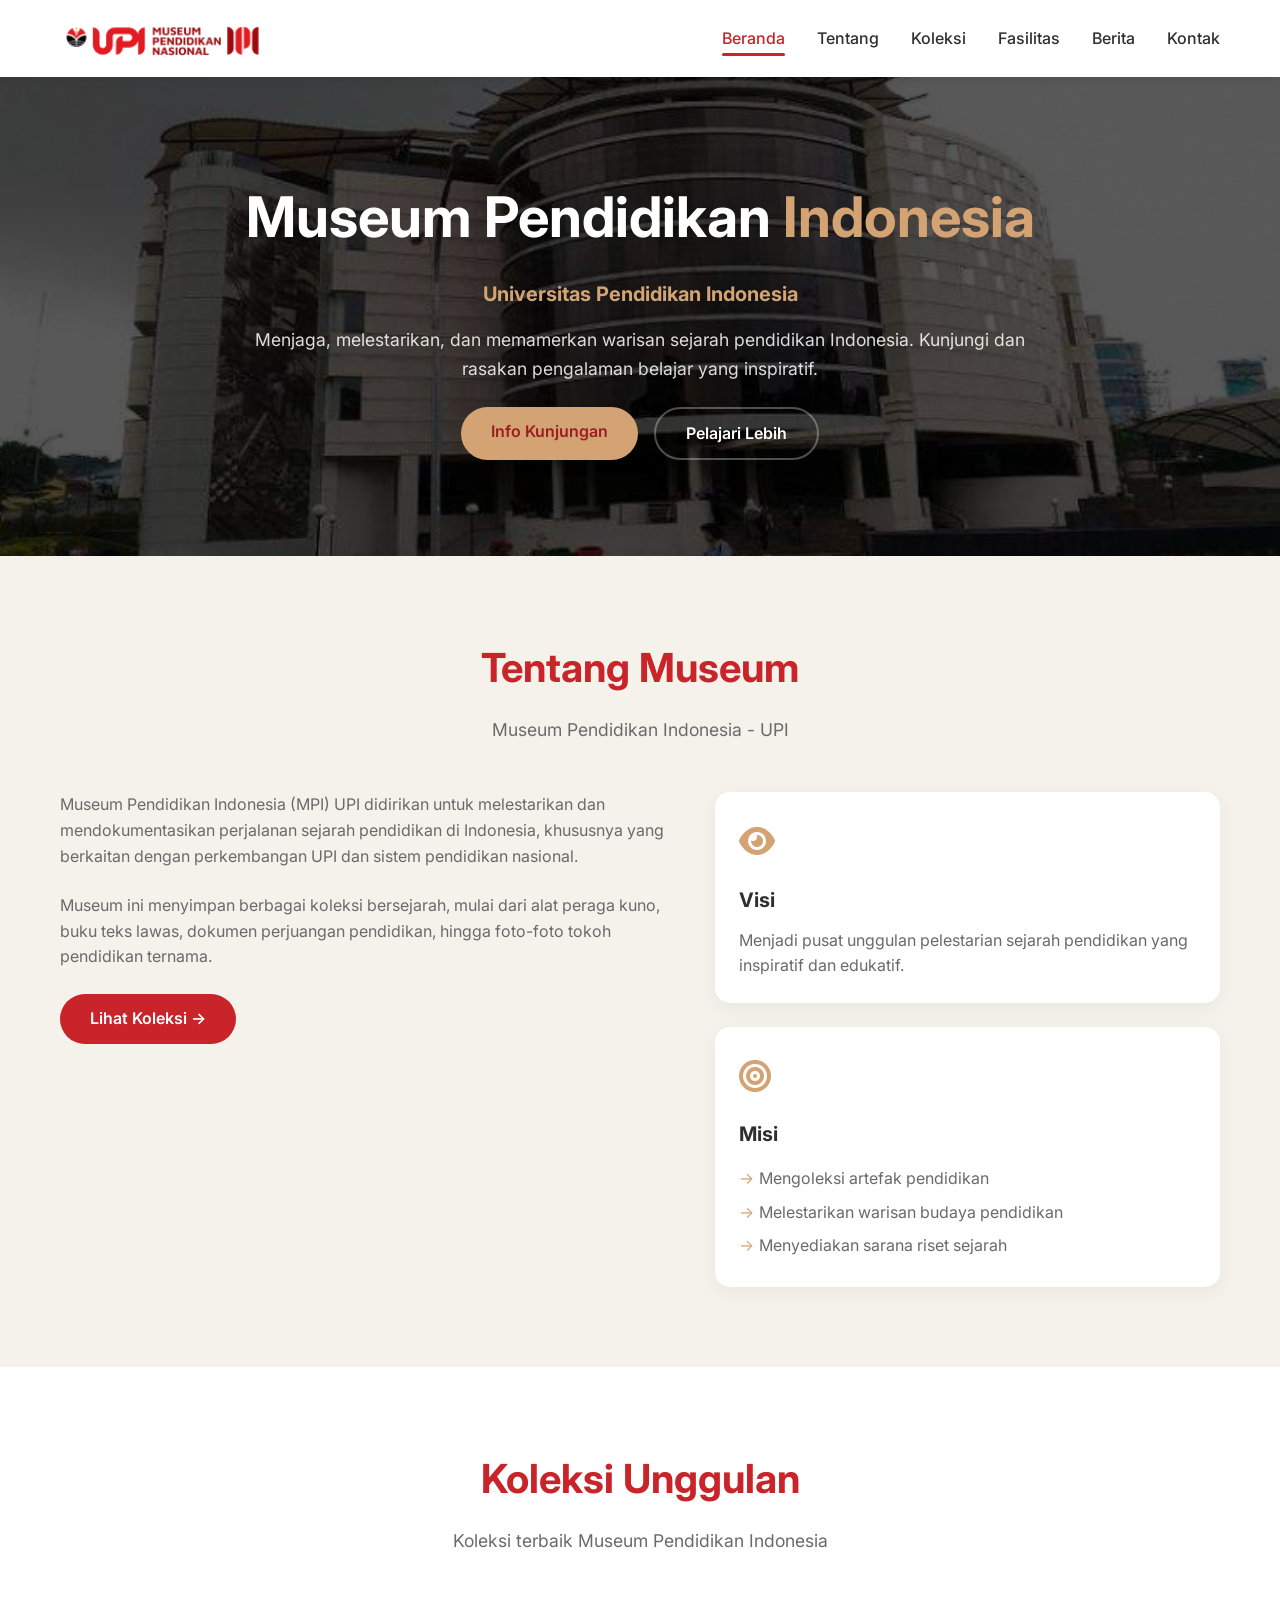
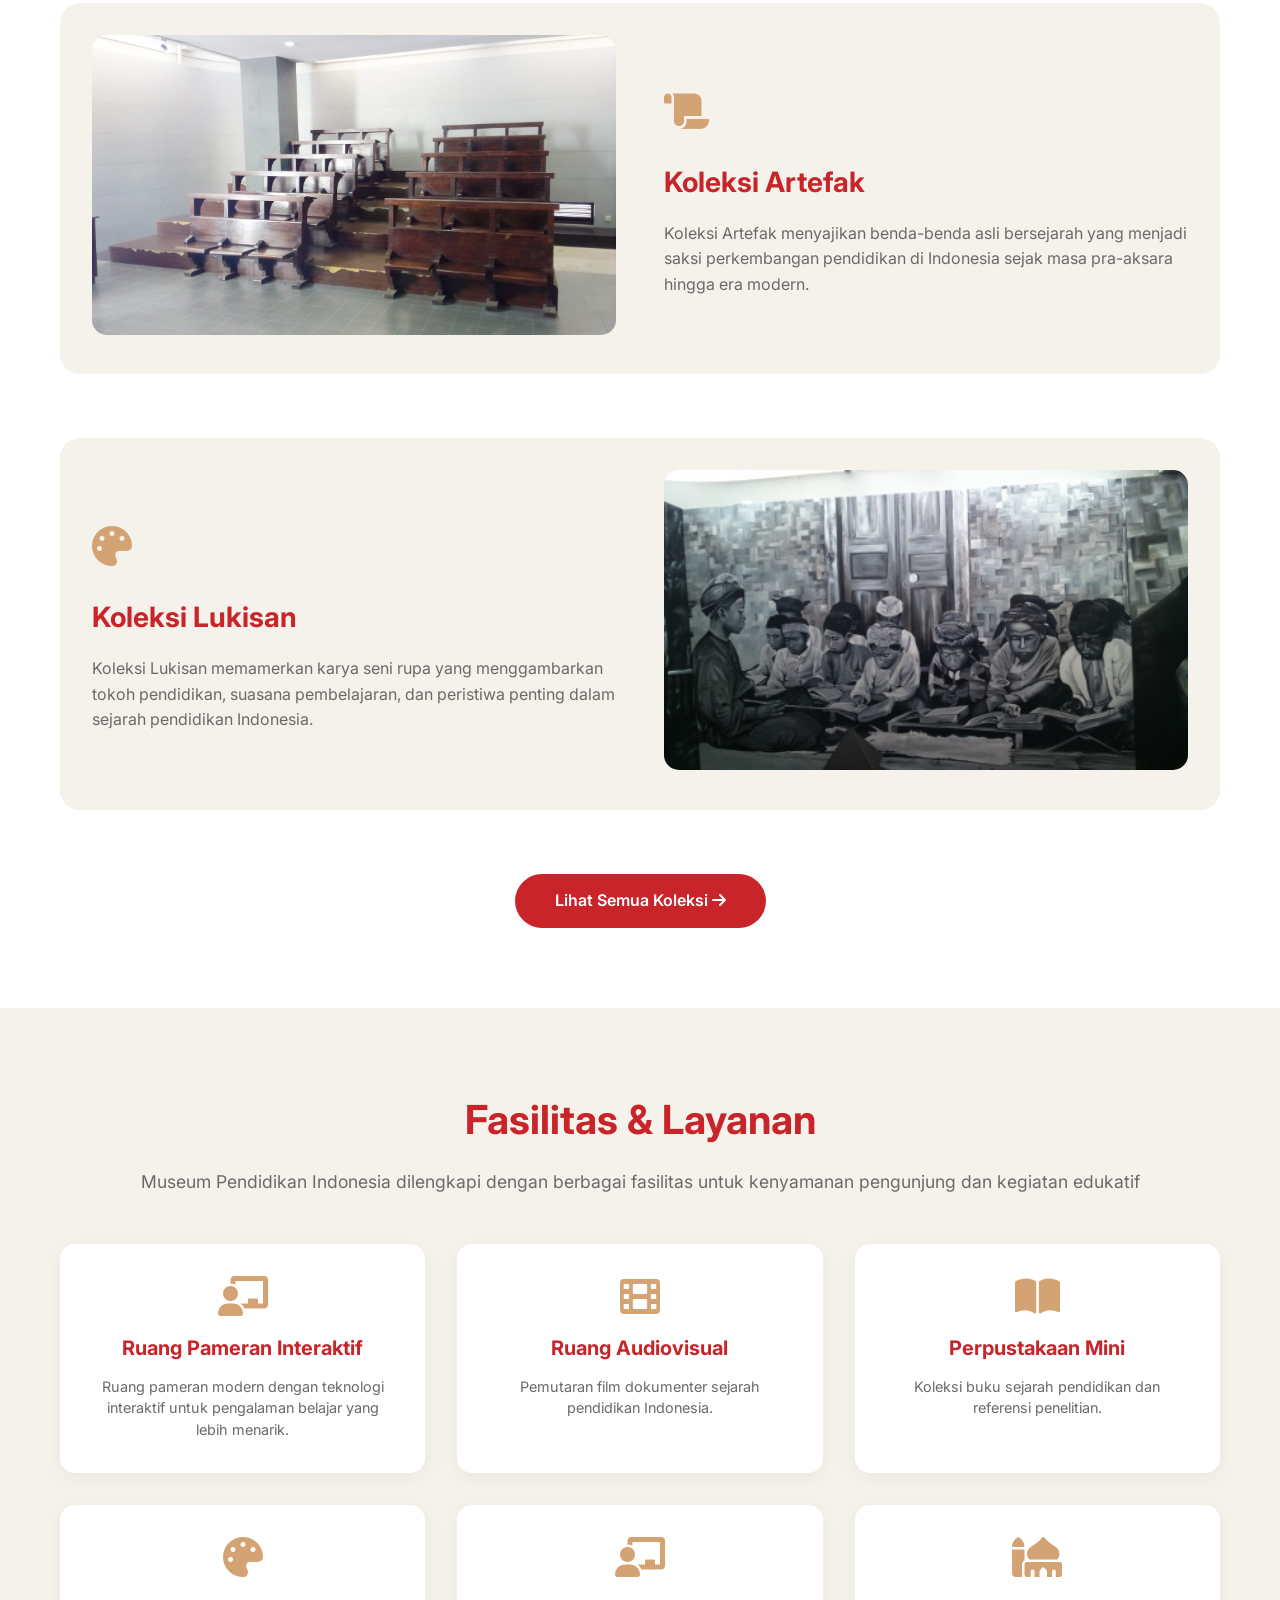
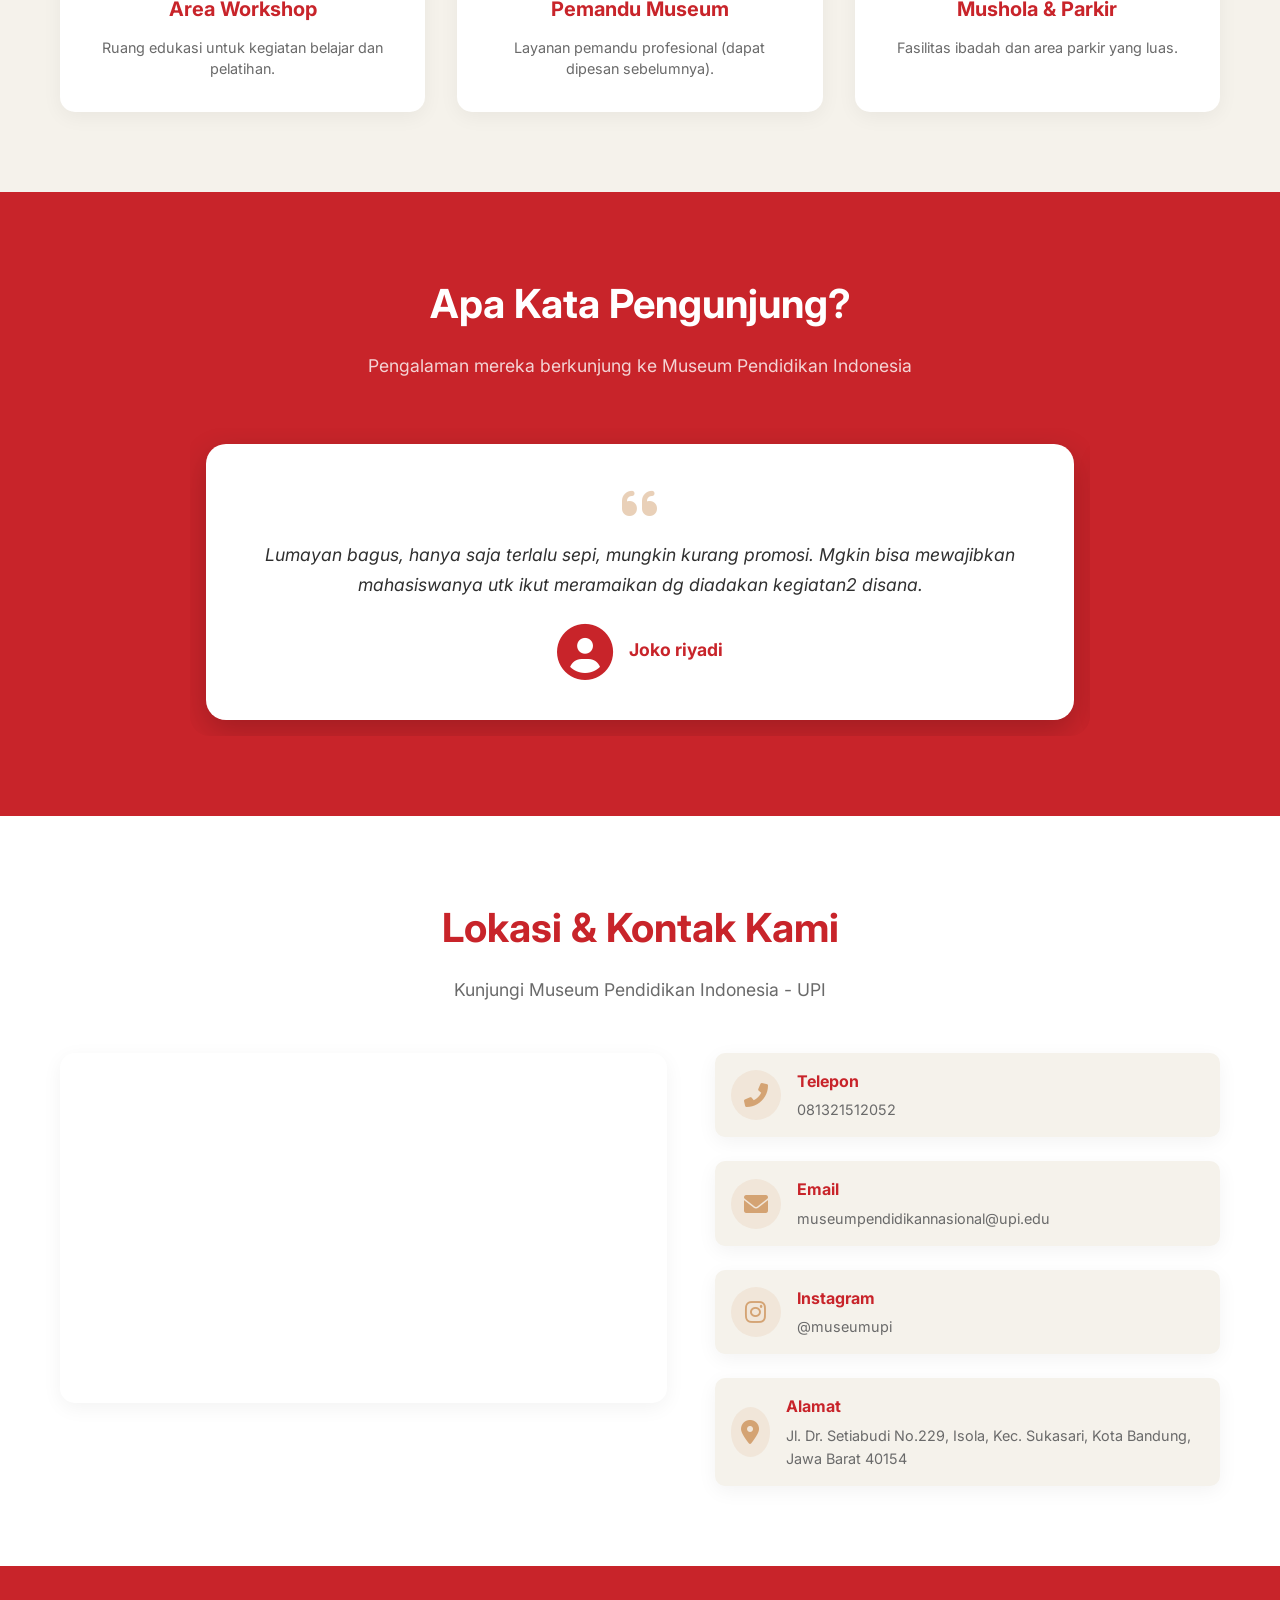
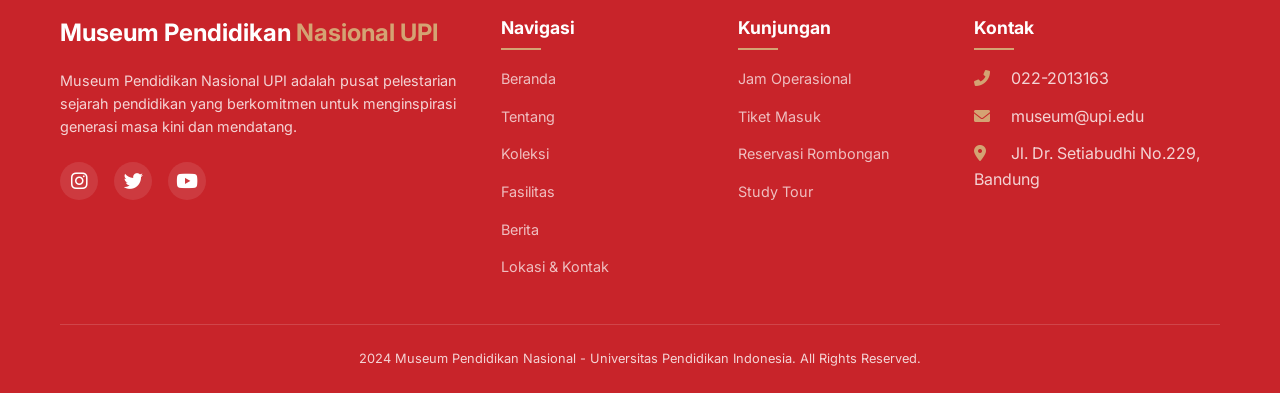
==== commit e7d14c0e: "Rename Index.html to index.html" ====
--- a/index.html
+++ b/index.html
@@ -18,11 +18,11 @@
 </head>
 <body>
 
-  <!-- ==================== NAVIGASI ==================== -->
+    <!-- ==================== NAVIGASI ==================== -->
   <nav class="navbar">
     <div class="container">
       <a class="logo" href="#home">
-      <img src="Images/logo.png" alt="Logo Museum UPI" style="height: 40px; width: auto; margin-right: 10px; vertical-align: middle;">
+        <img src="Images/logo.png" alt="Logo Museum UPI" style="height: 40px; width: auto; margin-right: 10px; vertical-align: middle;">
       </a>
       
       <button class="menu-toggle" id="menuToggle">
@@ -32,9 +32,9 @@
       <ul class="nav-menu" id="navMenu">
         <li><a href="#home">Beranda</a></li>
         <li><a href="#tentang">Tentang</a></li>
-        <li><a href="#koleksi">Koleksi</a></li>
+        <li><a href="koleksi.html">Koleksi</a></li>
         <li><a href="#fasilitas">Fasilitas</a></li>
-        <li><a href="#info">Info Kunjungan</a></li>
+        <li><a href="berita.html">Berita</a></li>
         <li><a href="#kontak">Kontak</a></li>
       </ul>
     </div>
@@ -89,60 +89,43 @@
     </div>
   </section>
 
-<!-- ==================== KOLEKSI UNGGULAN ==================== -->
+<!-- ==================== KOLEKSI UNGGULAN (BERANDA - HANYA 2) ==================== -->
 <section id="koleksi" class="section koleksi">
   <div class="container">
     <div class="section-header">
       <h2>Koleksi Unggulan</h2>
-      <p>Berbagai koleksi bersejarah yang dapat Anda saksikan</p>
+      <p>Koleksi terbaik Museum Pendidikan Indonesia</p>
     </div>
     
     <!-- Koleksi 1 - Gambar Kiri -->
     <div class="koleksi-row">
       <div class="koleksi-img-left">
-        <img src="Images/Artefak.jpg" alt="Dokumen Kuno">
+        <img src="Images/Artefak.jpg" alt="Koleksi Artefak">
       </div>
       <div class="koleksi-text-right">
         <div class="koleksi-icon"><i class="fas fa-scroll"></i></div>
         <h3>Koleksi Artefak</h3>
-        <p>Koleksi Artefak menyajikan benda-benda asli bersejarah yang menjadi saksi perkembangan pendidikan di Indonesia sejak masa pra-aksara hingga era modern. Melalui koleksi ini, pengunjung diajak memahami perjalanan panjang sistem pendidikan bangsa serta nilai-nilai budaya yang terkandung di dalamnya.</p>
+        <p>Koleksi Artefak menyajikan benda-benda asli bersejarah yang menjadi saksi perkembangan pendidikan di Indonesia sejak masa pra-aksara hingga era modern.</p>
       </div>
     </div>
 
     <!-- Koleksi 2 - Gambar Kanan -->
     <div class="koleksi-row reverse">
       <div class="koleksi-img-left">
-        <img src="Images/Lukisan.png" alt="Alat Peraga Antik">
+        <img src="Images/Lukisan.png" alt="Koleksi Lukisan">
       </div>
       <div class="koleksi-text-right">
-        <div class="koleksi-icon"><i class="fas fa-chalkboard"></i></div>
+        <div class="koleksi-icon"><i class="fas fa-palette"></i></div>
         <h3>Koleksi Lukisan</h3>
-        <p>Koleksi Lukisan memamerkan karya seni rupa yang menggambarkan tokoh pendidikan, suasana pembelajaran, dan peristiwa penting dalam sejarah pendidikan Indonesia. Setiap lukisan menjadi media visual yang menghidupkan kembali semangat perjuangan pendidikan bangsa dari masa ke masa.</p>
-      </div>
-    </div>
-
-    <!-- Koleksi 3 - Gambar Kiri -->
-    <div class="koleksi-row">
-      <div class="koleksi-img-left">
-        <img src="Images/Buku.jpg" alt="Buku Teks Lawas">
-      </div>
-      <div class="koleksi-text-right">
-        <div class="koleksi-icon"><i class="fas fa-book"></i></div>
-        <h3>Koleksi Buku</h3>
-        <p>Koleksi Buku menghimpun ratusan literatur pendidikan, buku pelajaran klasik, naskah langka, dan dokumen penting yang mencerminkan evolusi ilmu pengetahuan dan metode pengajaran di Indonesia. Koleksi ini menjadi sumber utama bagi peneliti dan pengunjung untuk menelusuri sejarah pemikiran pendidikan nasional.</p>
-      </div>
-    </div>
-
-    <!-- Koleksi 4 - Gambar Kanan -->
-    <div class="koleksi-row reverse">
-      <div class="koleksi-img-left">
-        <img src="Images/Prestasi Mahasiswa.jpg" alt="Tokoh Pendidikan">
-      </div>
-      <div class="koleksi-text-right">
-        <div class="koleksi-icon"><i class="fas fa-user-graduate"></i></div>
-        <h3>Koleksi Prestasi Mahasiswa</h3>
-        <p>Koleksi Prestasi Mahasiswa Universitas Pendidikan Indonesia menampilkan berbagai penghargaan, trofi, sertifikat, dan karya unggulan yang telah diraih mahasiswa UPI di tingkat nasional maupun internasional. Koleksi ini menjadi bukti nyata keunggulan dan kontribusi generasi muda UPI dalam memajukan dunia pendidikan Indonesia.</p>
-      </div>
+        <p>Koleksi Lukisan memamerkan karya seni rupa yang menggambarkan tokoh pendidikan, suasana pembelajaran, dan peristiwa penting dalam sejarah pendidikan Indonesia.</p>
+      </div>
+    </div>
+
+    <!-- Tombol Lihat Semua -->
+    <div style="text-align: center; margin-top: 2rem;">
+      <a href="koleksi.html" class="btn btn-primary" style="padding: 14px 40px; font-size: 1rem;">
+        Lihat Semua Koleksi <i class="fas fa-arrow-right"></i>
+      </a>
     </div>
   </div>
 </section>
@@ -301,17 +284,16 @@
         </div>
         
         <div class="footer-links">
-          <h4>Navigasi</h4>
-          <ul>
-            <li><a href="#home">Beranda</a></li>
-            <li><a href="#tentang">Tentang</a></li>
-            <li><a href="#koleksi">Koleksi</a></li>
-            <li><a href="#fasilitas">Fasilitas</a></li>
-            <li><a href="#testimoni">Testimoni</a></li>
-            <li><a href="#info">Info Kunjungan</a></li>
-            <li><a href="#kontak">Lokasi & Kontak</a></li>
-          </ul>
-        </div>
+  <h4>Navigasi</h4>
+  <ul>
+    <li><a href="#home">Beranda</a></li>
+    <li><a href="#tentang">Tentang</a></li>
+    <li><a href="koleksi.html">Koleksi</a></li>
+    <li><a href="#fasilitas">Fasilitas</a></li>
+    <li><a href="berita.html">Berita</a></li>
+    <li><a href="#kontak">Lokasi & Kontak</a></li>
+  </ul>
+</div>
         
         <div class="footer-links">
           <h4>Kunjungan</h4>
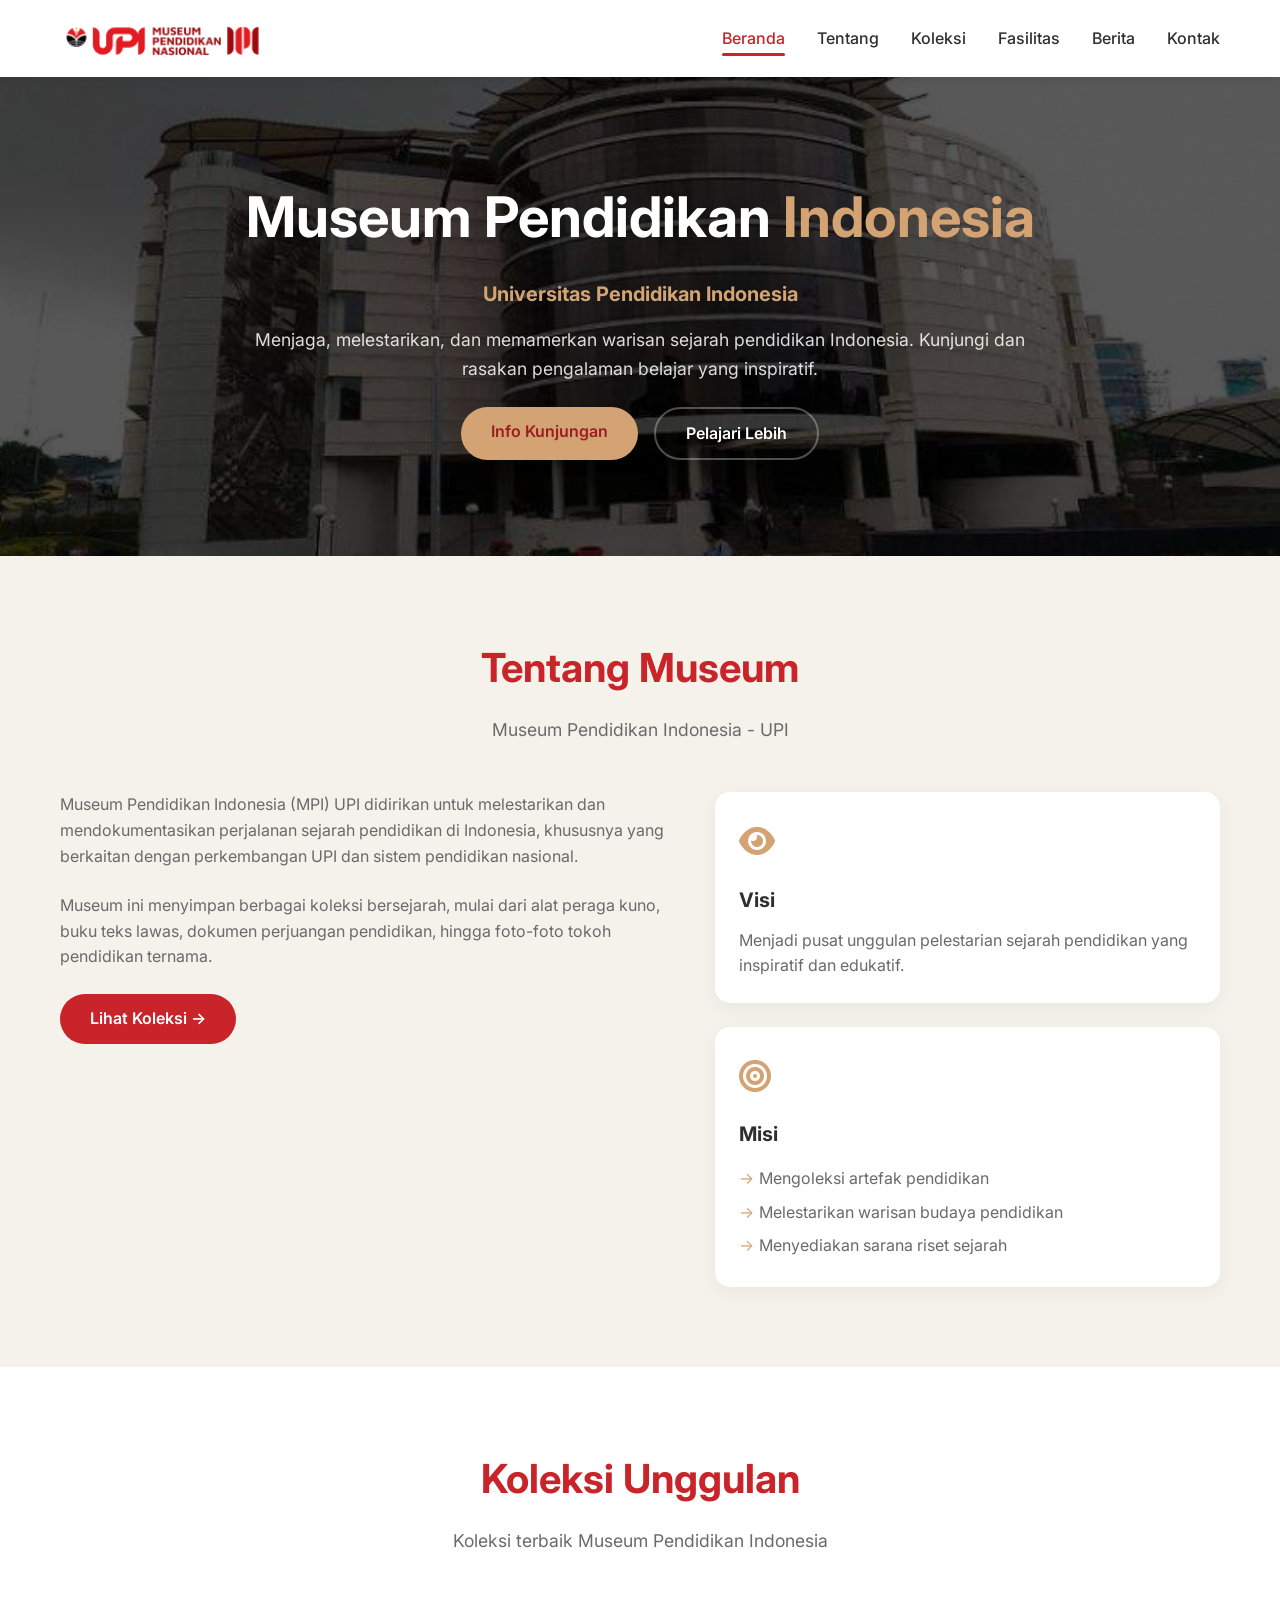
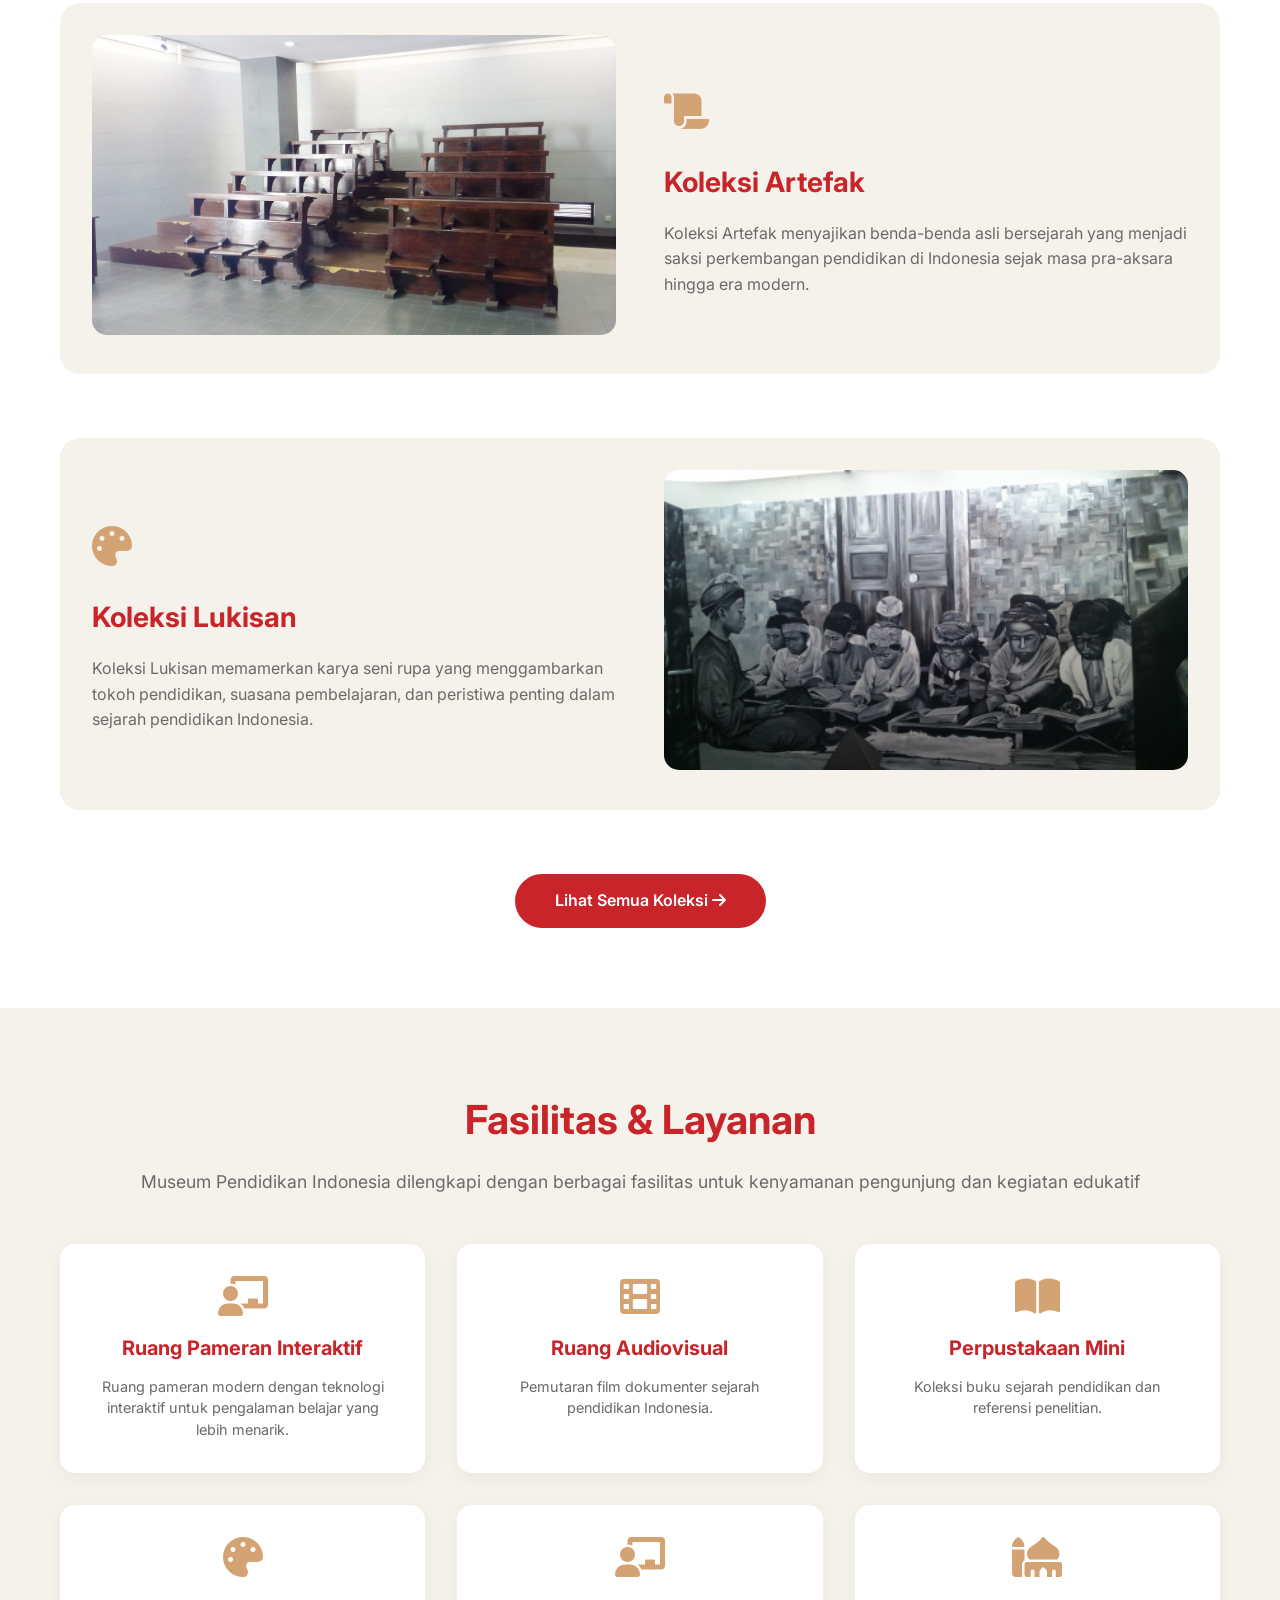
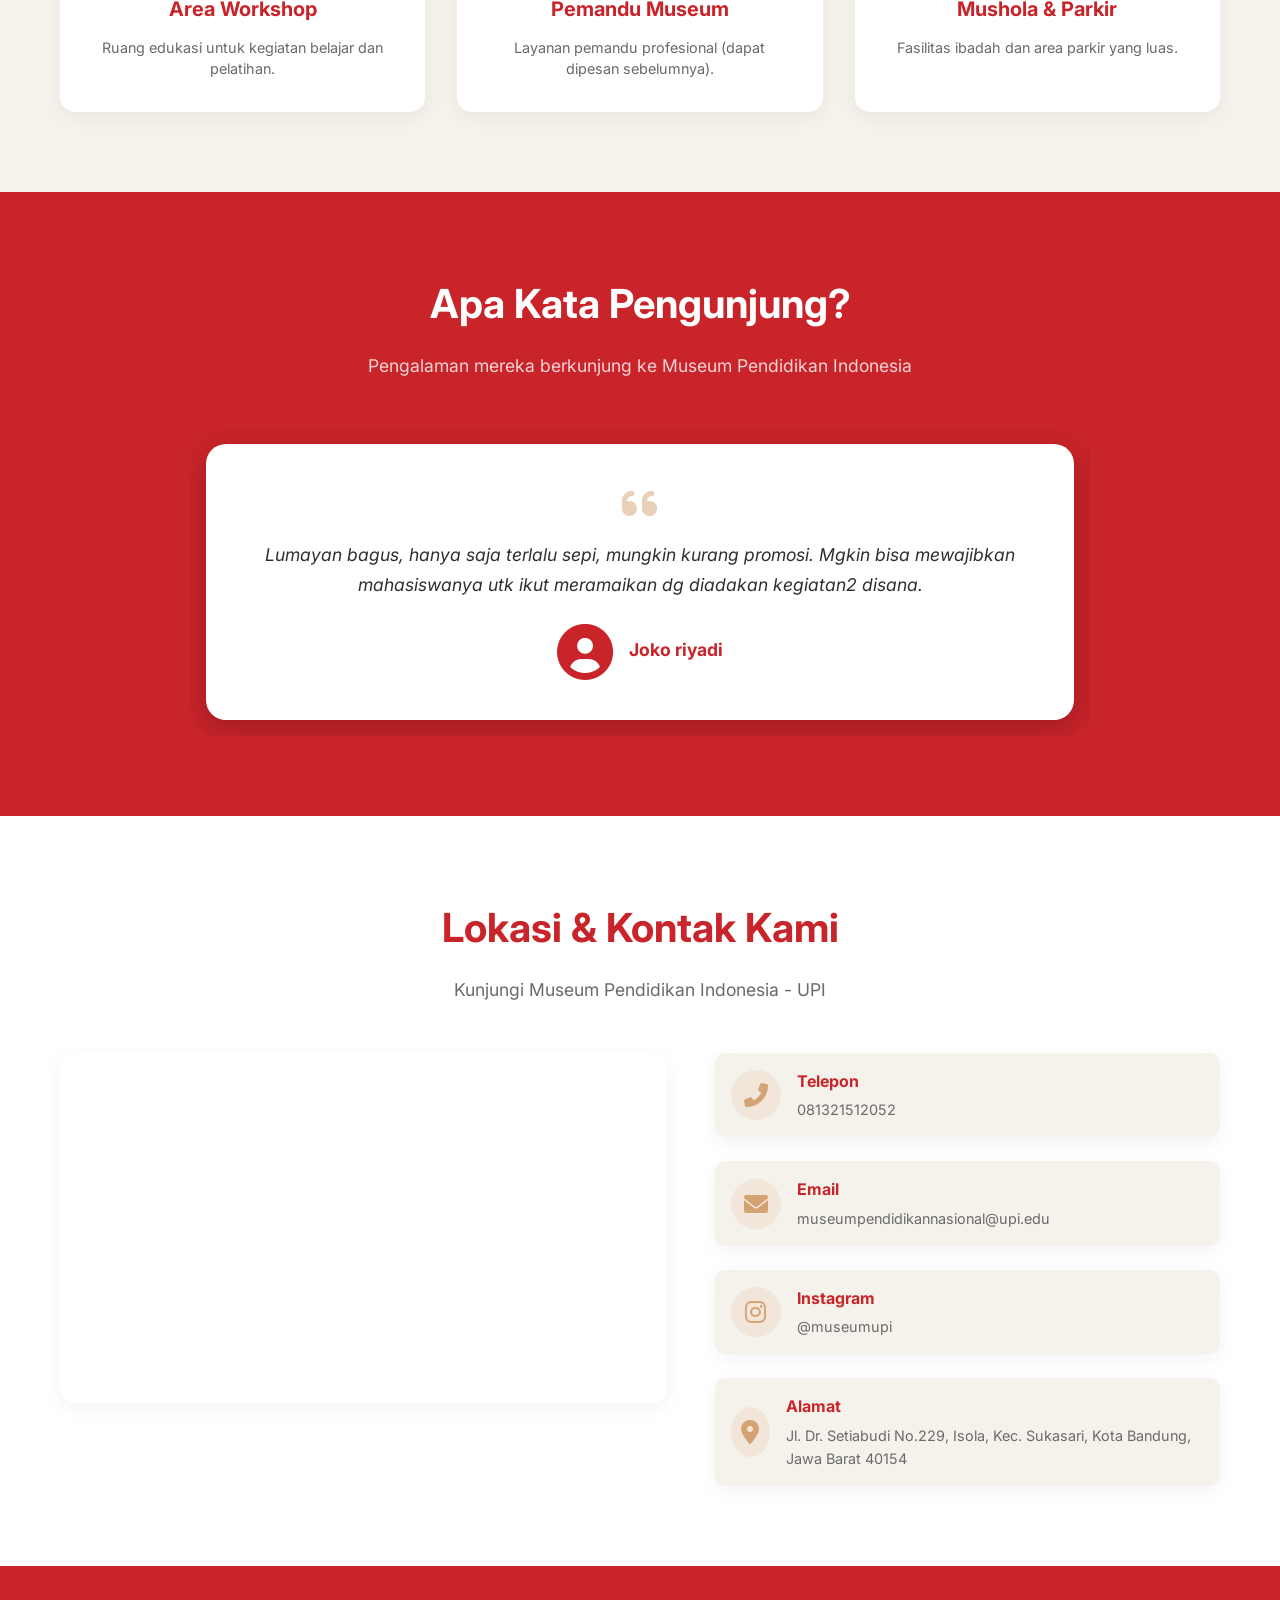
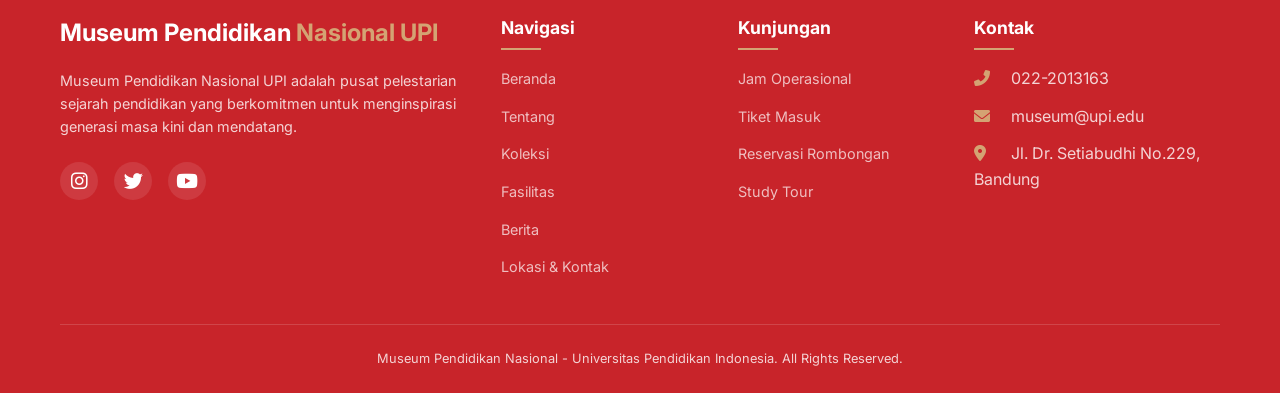
==== commit 88a6e9d1: "Update index.html" ====
--- a/index.html
+++ b/index.html
@@ -316,7 +316,7 @@
       </div>
       
       <div class="footer-bottom">
-        <p>2024 Museum Pendidikan Nasional - Universitas Pendidikan Indonesia. All Rights Reserved.</p>
+        <p> Museum Pendidikan Nasional - Universitas Pendidikan Indonesia. All Rights Reserved.</p>
       </div>
     </div>
   </footer>
